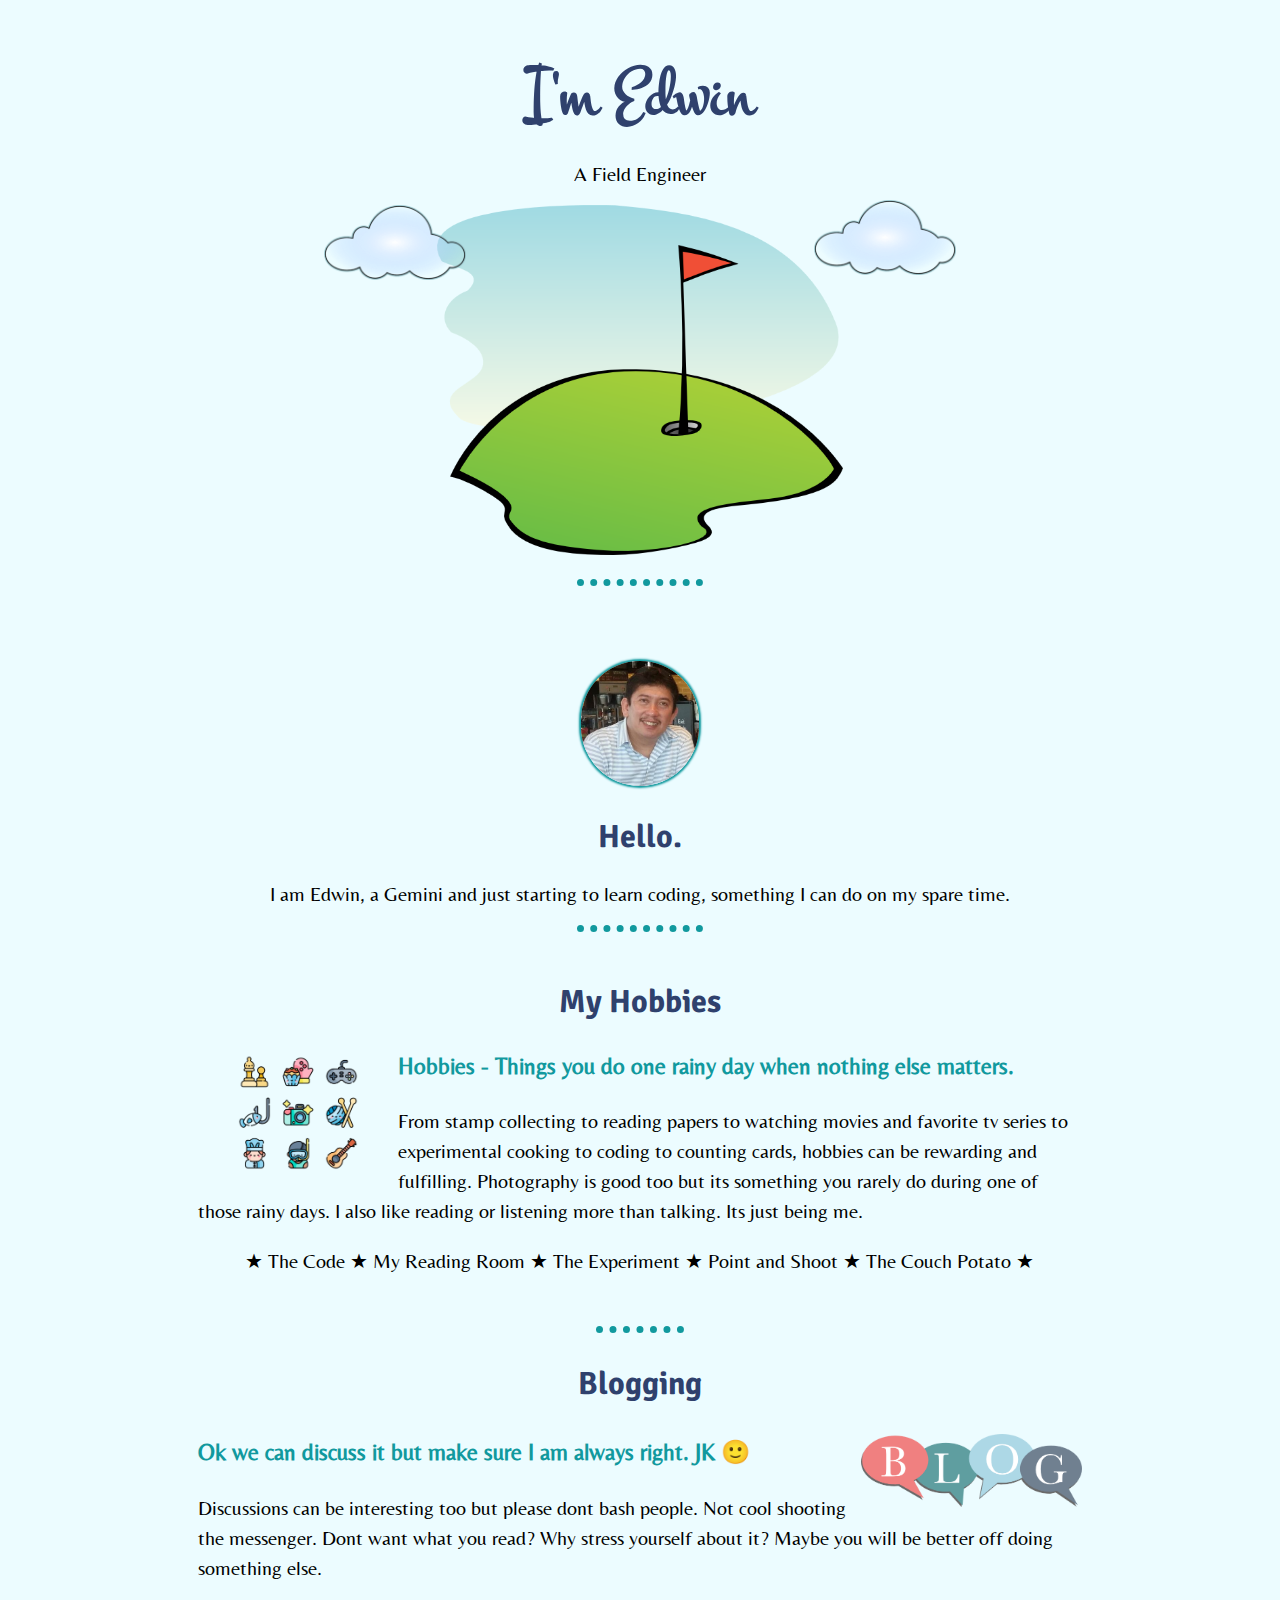
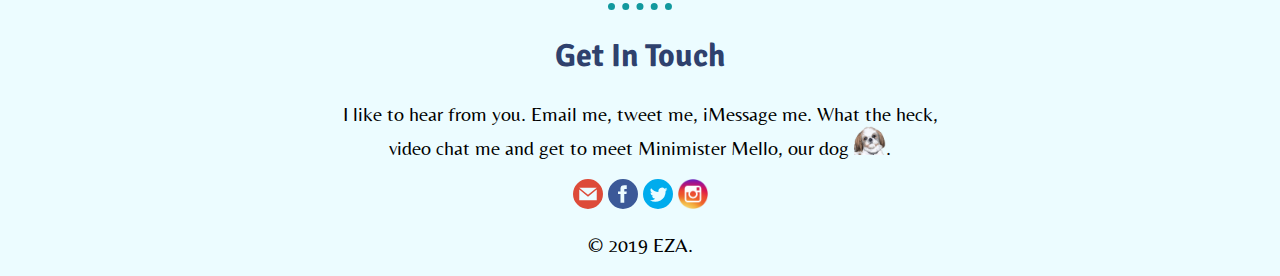
==== index.html @ fe93a81e "First Commit" ====
<!DOCTYPE html>
<html lang="en" dir="ltr">

<head>
  <meta charset="utf-8">
  <title>Edwin's Den</title>
  <link rel="stylesheet" href="css/styles.css">
  <link rel="icon" href="images/favicon.ico">
  <link href="https://fonts.googleapis.com/css?family=Belleza|Enriqueta|Handlee|Montez|Signika+Negative&display=swap" rel="stylesheet">
</head>

<body>
  <div class="top-container">
    <img class="top-cloud" height="75px" src="images/cloud3.png" align="center" alt="cloud-img">
    <h1>I'm Edwin</h1>
    <p>A Field Engineer</p>
    <img class="bottom-cloud" height="75px" src="images/cloud3.png" alt="cloud-img">
    <img height="350px" src="images/mountain3.png" alt="mountain-img">
    <p></p>
    <hr>
    <p></p>
  </div>

  <p></p>
  <p></p>

    <div class="profile">

      <img class="profile-pix" height="125px" src="images/profilepix.jpg" alt="my-pix">
      <h2>Hello.</h2>
      <p>I am Edwin, a Gemini and just starting to learn coding, something I can do on my spare time.</p>
    </div>
    <hr>
<div class="middle-container">
      <div class="hobbies">
        <h2 class="hob">My Hobbies</h2>
       <div class="hobbies-row">

      <img class="hobbies-img" src="images/hobbies1.png" alt="hobbies">

      <h3>Hobbies - Things you do one rainy day when nothing else matters.</h3>
      <p>From stamp collecting to reading papers to watching movies and favorite tv series to experimental cooking to coding to counting cards, hobbies can be rewarding and fulfilling. Photography is good too but its something you rarely do during
        one of those rainy days. I also like reading or listening more than talking. Its just being me.</p>
<p class="sub">
      &#x2605 The Code
      &#x2605 <a class="anchor-tag" href="library.html">My Reading Room</a>
      &#x2605 The Experiment
      &#x2605 Point and Shoot
      &#x2605 The Couch Potato
      &#x2605
      </p>

    </div>
    <div class="hobbies-row">
      <hr>
      <h2 class="bloghead">Blogging</h2>
      <img class="blog-img" src="images/blog.png" alt="blog-img">

      <h3>Ok we can discuss it but make sure I am always right. JK 🙂</h3>
      <p>Discussions can be interesting too but please dont bash people. Not cool shooting the messenger. Dont want what you read? Why stress yourself about it? Maybe you will be better off doing something else.</p>
    </div>
  </div>


  <div class="contact-me">
      <hr>
    <h2>Get In Touch</h2>
    <h3></h3>
    <p>I like to hear from you. Email me, tweet me, iMessage me. What the heck, video chat me and get to meet Minimister Mello, our dog <img src="images/mello1.jpg" height="30px" alt="mello-img">.</p>
    </div>
</div>
  <div class="bottom-container">
    <a class="btn" href="mailto:ezacuna@gmail.com" target="_blank"><img src="images/email_sm.svg" alt="email-img"></a>
    <a class="footer-link" href="https://www.facebook.com/ezacuna" target="_blank"><img src="images/fb_sm.svg" alt="fb-img"></a>
    <a class="footer-link" href="https://twitter.com/ezacuna" target="_blank"><img src="images/twt_sm.svg" alt="twt-img"></a>
    <a class="footer-link" href="https://www.instagram.com/mello5ever" target="_blank"><img class="inst-img" src="images/inst_sm2.png" alt="inst-img"></a>
    <p>© 2019 EZA.</p>
  </div>
</body>

</html>
---- css/styles.css ----
body{
  background-color: #ecfcff;
  font-family: 'Belleza', sans-serif;
  font-size: 1.25rem;
}

.top-container{
position: relative;
margin: 50px auto 50px auto;
text-align: center;
}

.top-cloud{
position: absolute;
top: 150px;
right: 25%;

}

.bottom-cloud{
  position: absolute;
  left: 25%;
  border-bottom: 300px;
}

.middle-container{
  margin-top: 50px;

}
.profile{
  text-align: center;
}
.profile-pix{
  border-radius: 100px;
  box-shadow: 0 0 .125rem .125rem #11999E;
  margin-top: 25px;
  }
.hob{
  text-align: center;
}
.hobbies{
width: 70%;
margin: auto;
}
.hobbies-row{
text-align: left;
line-height: 1.5;
}

.hobbies-img{
width: 200px;
  background-color: #ecfcff;
  float: left;
  }
.sub{
  text-align: center;
  font-size: 1.25rem;
  clear: left;
  margin-bottom: 50px;
}
.anchor-tag{
  text-decoration: none;
  color: black;
}
.bloghead{
  text-align: center;
}
.blog-img {
width: 25%;
float: right;

  }

h1{
  font-family: 'Montez', cursive;
  margin: 50px auto 0 auto;
  font-size: 70px;
  color: #2f416d;
}

h2{
  font-family: 'Signika Negative', sans-serif;
  font-size: 2rem;
  color: #2f416d;
}
h3{
  color: #11999E;
}
hr{
  border-style: dotted none none none;
  border-color: #11999E;
  border-width: .35em;
  width: 10%;
}
.btn{
  color: #11999E;
}
.footer-link{
  color: #11999E;
}
.bottom-container{
  text-align: center;
  width: 50%;
  margin: 0 auto 0 auto;
}
.contact-me{
  text-align: center;
  margin: auto;
  width: 50%;
}
.inst-img {
  width: 30px;
}
.reading-top{
  width: 70%;
  margin: auto;
}
.back{
  text-align: center;
  margin: auto;
}
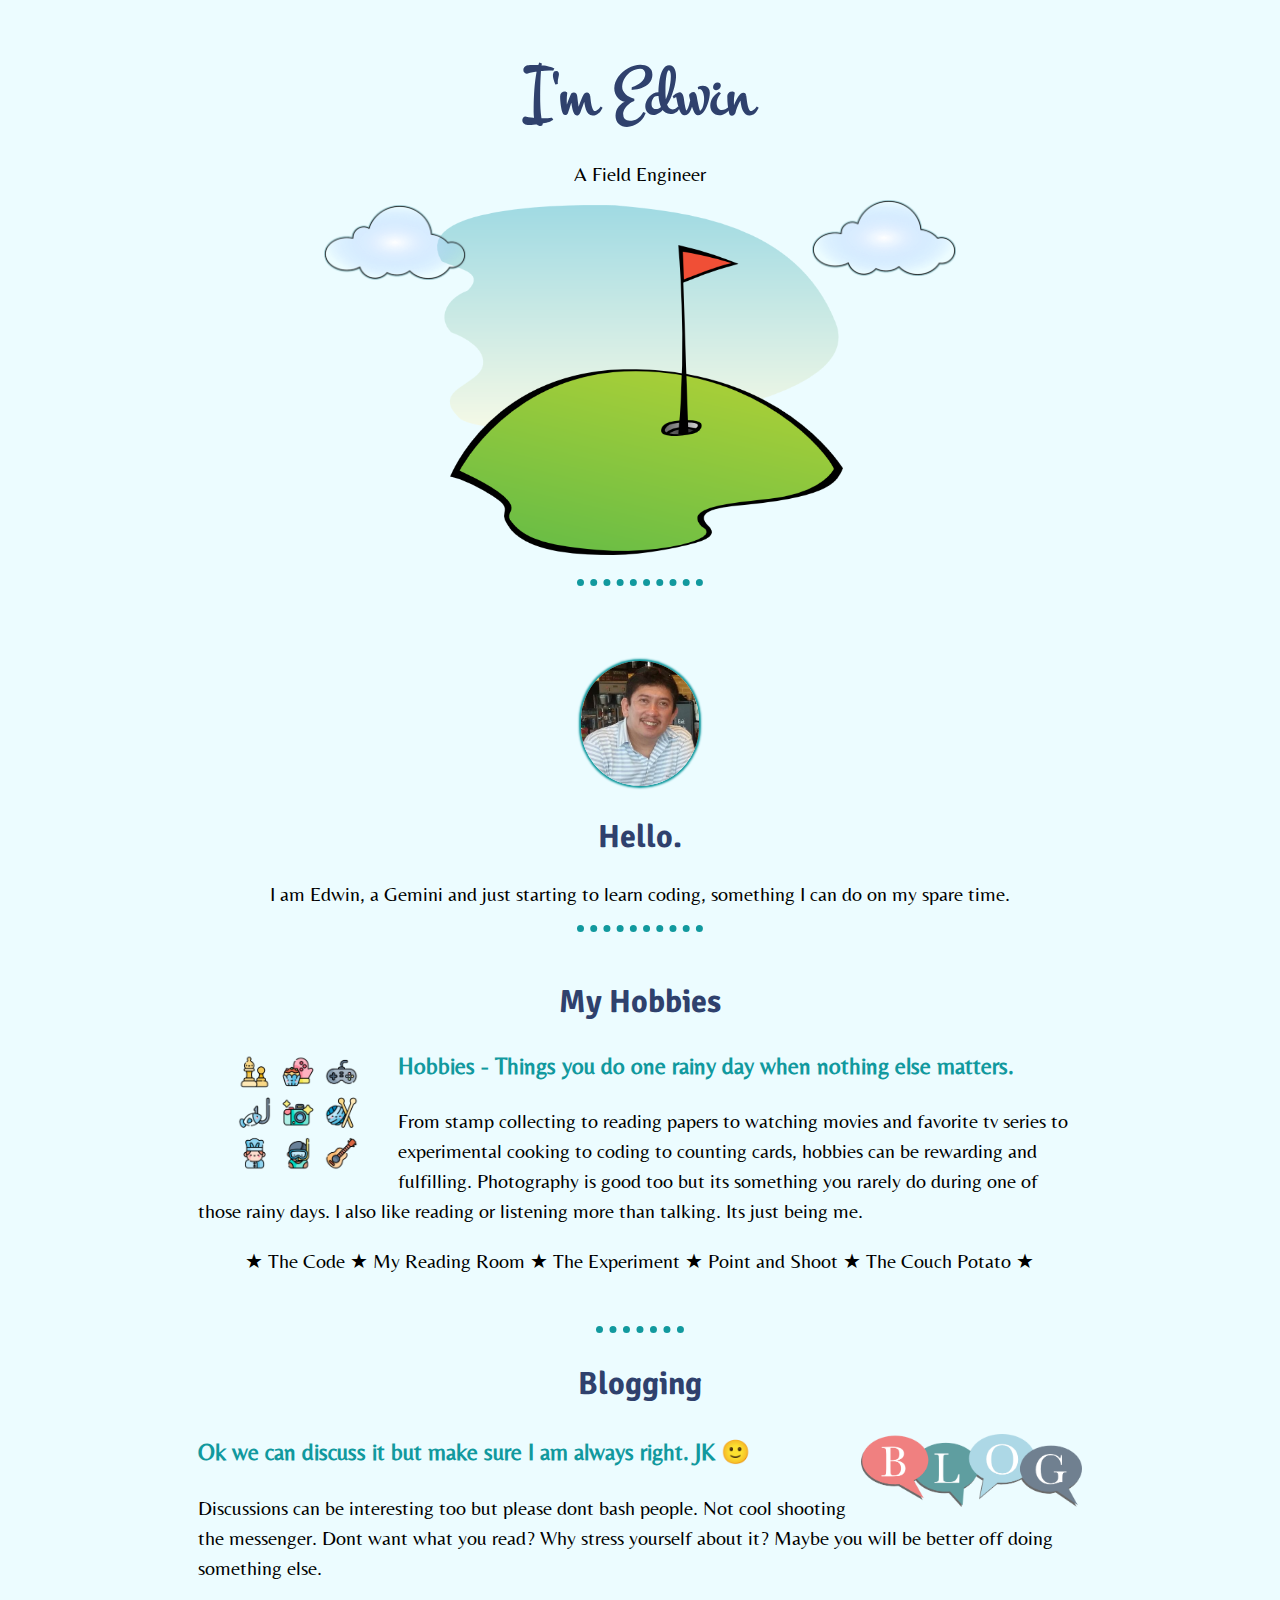
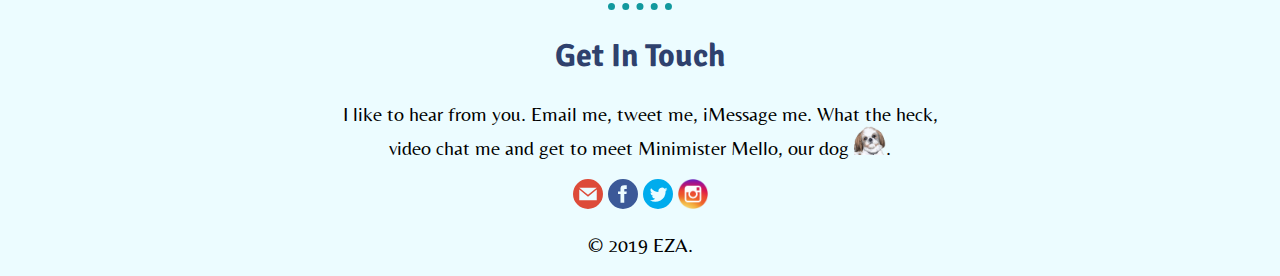
==== commit 3723605a: "Update index.html" ====
--- a/index.html
+++ b/index.html
@@ -11,7 +11,7 @@
 
 <body>
   <div class="top-container">
-    <img class="top-cloud" height="75px" src="images/cloud3.png" align="center" alt="cloud-img">
+    <img class="top-cloud" height="76px" src="images/cloud3.png" align="center" alt="cloud-img">
     <h1>I'm Edwin</h1>
     <p>A Field Engineer</p>
     <img class="bottom-cloud" height="75px" src="images/cloud3.png" alt="cloud-img">
